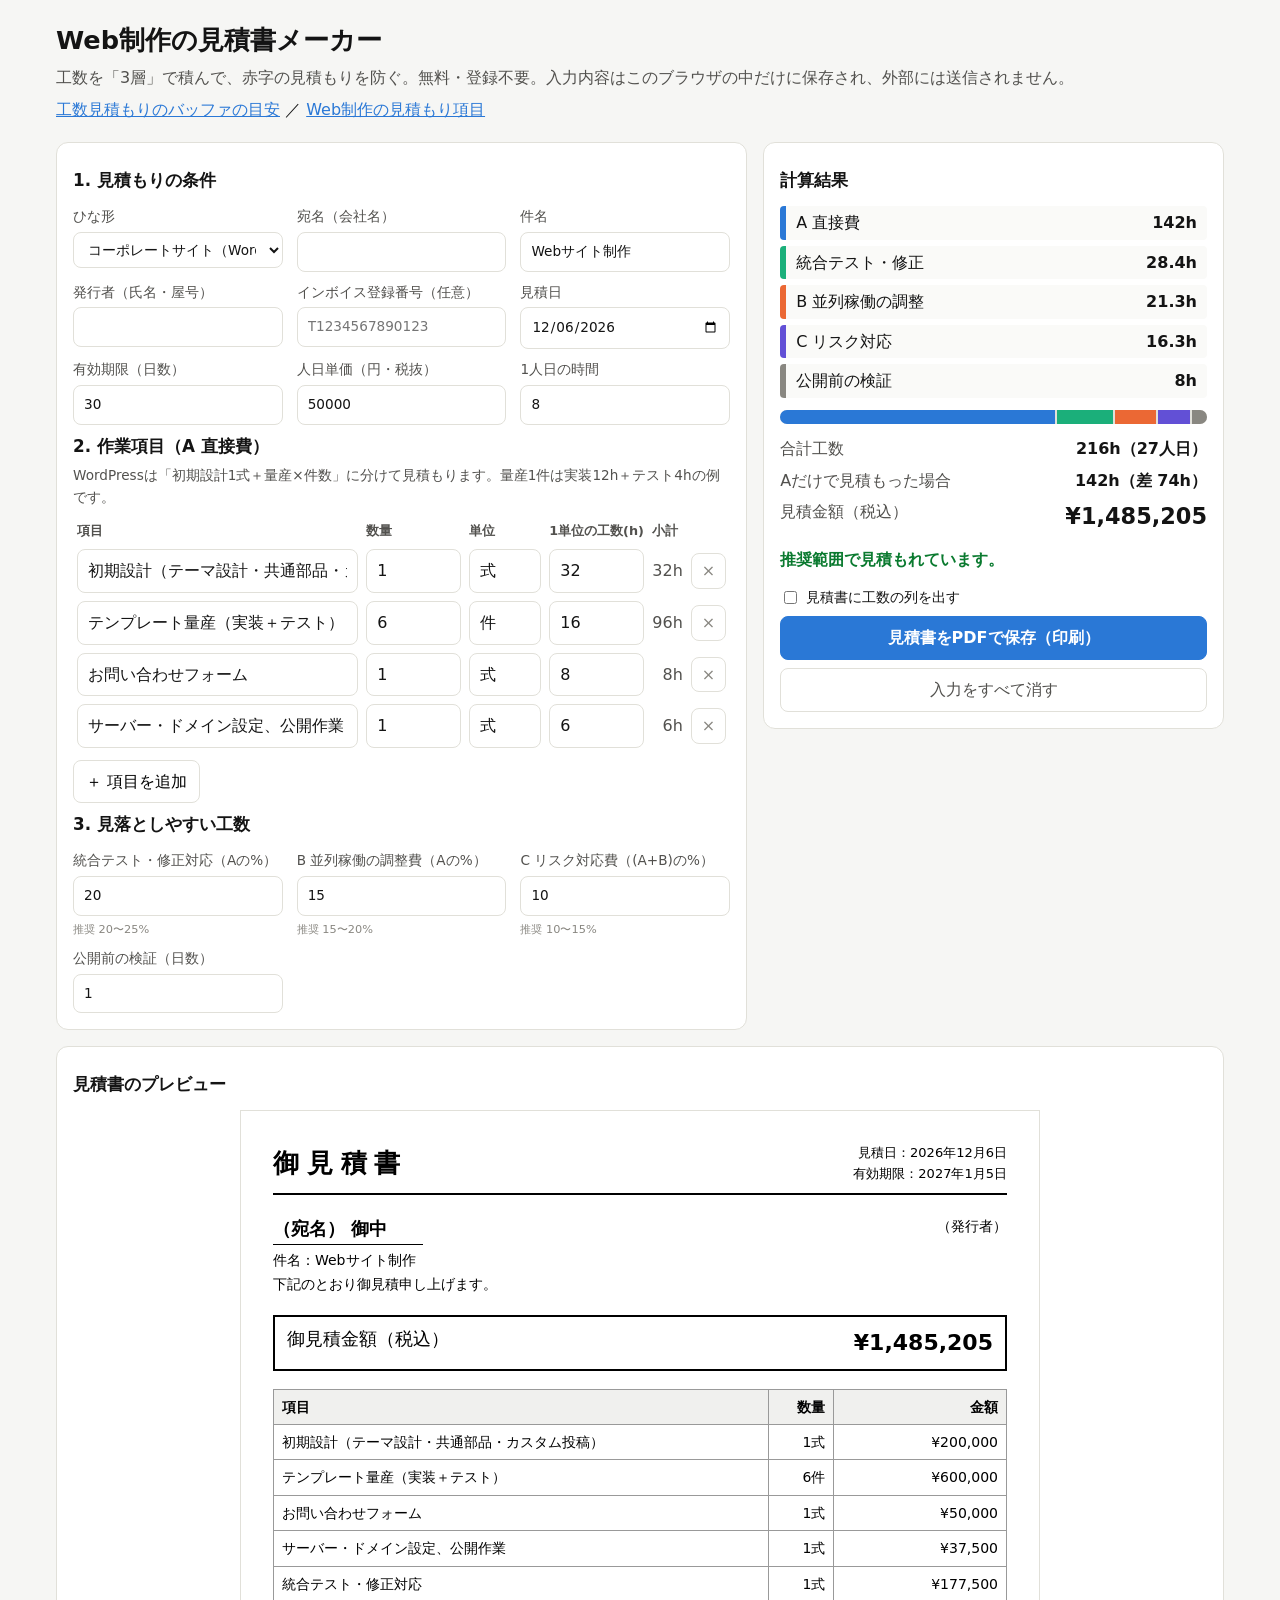
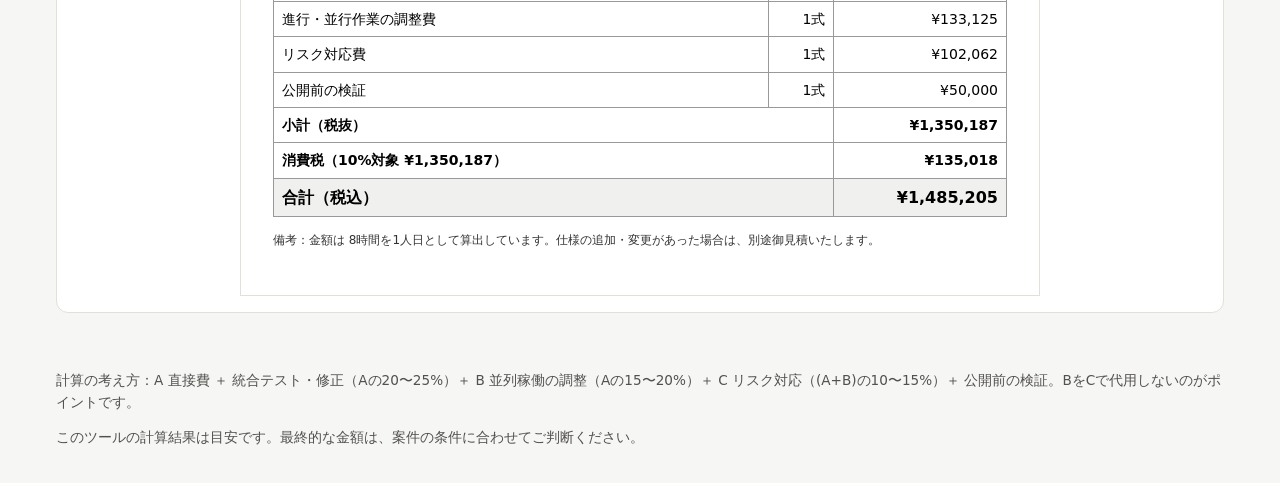
==== index.html @ 88c5df09 "MVP: Web制作の見積書メーカー（3層の工数計算・見積書PDF・ブラウザ内保存・解説2本・公開前チェック） Co-Authored-By: Claude Opus 5.5 <noreply@ant" ====
<!doctype html>
<html lang="ja">
<head>
<meta charset="utf-8">
<meta name="viewport" content="width=device-width, initial-scale=1">
<title>Web制作の見積書メーカー｜工数を3層で積んで赤字を防ぐ（無料・登録不要）</title>
<meta name="description" content="Web制作の見積書を、登録不要・無料でブラウザだけで作成。直接費に「統合テスト・修正」「並列稼働の調整」「リスク対応」を自動で積み上げ、見積もりの抜けと赤字を防ぎます。入力内容は外部に送信されません。">
<link rel="stylesheet" href="css/style.css">
</head>
<body>
<header class="site">
  <h1>Web制作の見積書メーカー</h1>
  <p>工数を「3層」で積んで、赤字の見積もりを防ぐ。無料・登録不要。入力内容はこのブラウザの中だけに保存され、外部には送信されません。</p>
  <nav><a href="guide/buffer.html">工数見積もりのバッファの目安</a> ／ <a href="guide/items.html">Web制作の見積もり項目</a></nav>
</header>

<main class="app">
  <section class="panel inputs" aria-labelledby="h-input">
    <h2 id="h-input">1. 見積もりの条件</h2>
    <div class="grid">
      <label>ひな形<select id="f-preset"></select></label>
      <label>宛名（会社名）<input id="f-client" autocomplete="organization"></label>
      <label>件名<input id="f-subject"></label>
      <label>発行者（氏名・屋号）<input id="f-issuer"></label>
      <label>インボイス登録番号（任意）<input id="f-invoiceNo" placeholder="T1234567890123"></label>
      <label>見積日<input id="f-date" type="date"></label>
      <label>有効期限（日数）<input id="f-validDays" type="number" min="1"></label>
      <label>人日単価（円・税抜）<input id="f-dayRate" type="number" min="0" step="1000"></label>
      <label>1人日の時間<input id="f-hoursPerDay" type="number" min="1" step="0.5"></label>
    </div>

    <h2>2. 作業項目（A 直接費）</h2>
    <p class="note" id="preset-note"></p>
    <div class="table-wrap">
      <table id="items">
        <thead><tr><th>項目</th><th>数量</th><th>単位</th><th>1単位の工数(h)</th><th>小計</th><th></th></tr></thead>
        <tbody></tbody>
      </table>
    </div>
    <button type="button" id="add-item">＋ 項目を追加</button>

    <h2>3. 見落としやすい工数</h2>
    <div class="grid">
      <label>統合テスト・修正対応（Aの%）<input id="f-sepRate" type="number" min="0" step="1"><small id="hint-sepRate"></small></label>
      <label>B 並列稼働の調整費（Aの%）<input id="f-parRate" type="number" min="0" step="1"><small id="hint-parRate"></small></label>
      <label>C リスク対応費（(A+B)の%）<input id="f-bufRate" type="number" min="0" step="1"><small id="hint-bufRate"></small></label>
      <label>公開前の検証（日数）<input id="f-preDays" type="number" min="0" step="0.5"></label>
    </div>
  </section>

  <section class="panel result" aria-labelledby="h-result">
    <h2 id="h-result">計算結果</h2>
    <div id="sum"></div>
    <div id="warn" class="warn" aria-live="polite"></div>
    <div class="actions">
      <label class="check"><input type="checkbox" id="f-showHours"> 見積書に工数の列を出す</label>
      <button type="button" id="print" class="primary">見積書をPDFで保存（印刷）</button>
      <button type="button" id="reset" class="ghost">入力をすべて消す</button>
    </div>
  </section>

  <section class="panel preview" aria-label="見積書のプレビュー">
    <h2>見積書のプレビュー</h2>
    <article id="sheet" class="sheet"></article>
  </section>
</main>

<footer class="site">
  <p>計算の考え方：A 直接費 ＋ 統合テスト・修正（Aの20〜25%）＋ B 並列稼働の調整（Aの15〜20%）＋ C リスク対応（(A+B)の10〜15%）＋ 公開前の検証。BをCで代用しないのがポイントです。</p>
  <p>このツールの計算結果は目安です。最終的な金額は、案件の条件に合わせてご判断ください。</p>
</footer>
<script type="module" src="js/app.js"></script>
</body>
</html>
---- css/style.css ----
:root {
  --bg: #f6f6f4; --surface: #fff; --ink: #141414; --t2: #52514e; --mu: #898781; --line: #e1e0d9;
  --accent: #2a78d6; --warn-bg: #fff6e0; --warn: #8a5a00; --ok: #0a7a2f;
  --a: #2a78d6; --sep: #1baf7a; --b: #eb6834; --c: #6250d6; --pre: #898781;
  font-family: system-ui, -apple-system, "Hiragino Sans", "Noto Sans JP", "Yu Gothic UI", sans-serif;
}
* { box-sizing: border-box; }
body { margin: 0; background: var(--bg); color: var(--ink); line-height: 1.6; }
a { color: var(--accent); }
header.site, footer.site { max-width: 1200px; margin: 0 auto; padding: 20px 16px; }
header.site h1 { margin: 0 0 4px; font-size: 1.6rem; }
header.site p { margin: 0 0 6px; color: var(--t2); }
footer.site { color: var(--t2); font-size: .85rem; }
.app { max-width: 1200px; margin: 0 auto; padding: 0 16px 24px; display: grid; gap: 16px;
  grid-template-columns: minmax(0, 1.5fr) minmax(0, 1fr); grid-template-areas: "in res" "pv pv"; }
.inputs { grid-area: in; } .result { grid-area: res; align-self: start; position: sticky; top: 12px; } .preview { grid-area: pv; }
.panel { background: var(--surface); border: 1px solid var(--line); border-radius: 12px; padding: 16px; min-width: 0; }
.panel h2 { font-size: 1.05rem; margin: 8px 0 12px; }
.grid { display: grid; grid-template-columns: repeat(auto-fill, minmax(200px, 1fr)); gap: 10px 14px; }
label { display: flex; flex-direction: column; font-size: .85rem; color: var(--t2); gap: 4px; }
label small { color: var(--mu); }
input, select, button { font: inherit; }
input, select { border: 1px solid var(--line); border-radius: 8px; padding: 8px 10px; background: #fff; color: var(--ink); min-width: 0; width: 100%; }
input:focus, select:focus { outline: 2px solid var(--accent); outline-offset: 1px; }
.note { color: var(--t2); font-size: .85rem; margin: -6px 0 8px; }
.table-wrap { overflow-x: auto; }
#items { width: 100%; border-collapse: collapse; min-width: 560px; }
#items th { font-size: .8rem; color: var(--t2); text-align: left; font-weight: 600; padding: 4px; }
#items td { padding: 4px; }
#items td:nth-child(1) { width: 44%; } #items input.unit { width: 4.5em; }
#items td.num { text-align: right; white-space: nowrap; color: var(--t2); }
button { border: 1px solid var(--line); background: #fff; border-radius: 8px; padding: 8px 12px; cursor: pointer; }
button.icon { padding: 4px 10px; color: var(--mu); }
button.primary { background: var(--accent); color: #fff; border-color: var(--accent); font-weight: 700; }
button.ghost { color: var(--t2); }
#add-item { margin-top: 8px; }
.layers { display: grid; gap: 6px; }
.layer { display: flex; justify-content: space-between; align-items: center; border-left: 6px solid; padding: 4px 10px; background: #fafaf8; border-radius: 4px; }
.layer.a { border-color: var(--a); } .layer.sep { border-color: var(--sep); } .layer.b { border-color: var(--b); } .layer.c { border-color: var(--c); } .layer.pre { border-color: var(--pre); }
.bar { display: flex; height: 14px; border-radius: 7px; overflow: hidden; margin: 12px 0; background: var(--line); gap: 2px; }
.bar i { display: block; } .bar .a { background: var(--a); } .bar .sep { background: var(--sep); } .bar .b { background: var(--b); } .bar .c { background: var(--c); } .bar .pre { background: var(--pre); }
.totals { margin: 0; display: grid; gap: 6px; }
.totals div { display: flex; justify-content: space-between; gap: 8px; flex-wrap: wrap; }
.totals dt { color: var(--t2); } .totals dd { margin: 0; font-weight: 700; }
.totals .big { font-size: 1.4rem; }
.warn ul { margin: 12px 0 0; padding: 10px 12px 10px 28px; background: var(--warn-bg); color: var(--warn); border-radius: 8px; font-size: .88rem; }
.warn .ok { color: var(--ok); font-weight: 600; margin: 12px 0 0; }
.actions { display: flex; flex-direction: column; gap: 8px; margin-top: 14px; }
.check { flex-direction: row; align-items: center; gap: 6px; color: var(--ink); }
.check input { width: auto; }

/* 見積書 */
.sheet { background: #fff; color: #000; border: 1px solid var(--line); padding: 32px; max-width: 800px; margin: 0 auto; font-size: 14px; }
.sheet-head { display: flex; justify-content: space-between; align-items: flex-start; gap: 12px; border-bottom: 2px solid #000; padding-bottom: 8px; }
.sheet-head h2 { margin: 0; font-size: 26px; letter-spacing: .3em; }
.sheet .meta { text-align: right; font-size: 13px; }
.parties { display: flex; justify-content: space-between; gap: 16px; margin: 18px 0; flex-wrap: wrap; }
.parties p { margin: 2px 0; }
.parties .to { font-size: 18px; font-weight: 700; border-bottom: 1px solid #000; display: inline-block; padding-right: 2em; }
.parties .issuer { text-align: right; }
.grand { font-size: 18px; border: 2px solid #000; padding: 8px 12px; display: flex; justify-content: space-between; gap: 12px; flex-wrap: wrap; }
.grand b { font-size: 22px; }
.lines { width: 100%; border-collapse: collapse; margin-top: 14px; }
.lines th, .lines td { border: 1px solid #999; padding: 6px 8px; }
.lines th { background: #f0f0ee; font-weight: 600; text-align: left; }
.lines .num { text-align: right; white-space: nowrap; }
.lines tfoot td { font-weight: 600; } .lines tfoot .total td { font-size: 16px; background: #f0f0ee; }
.remarks { font-size: 12px; color: #333; margin-top: 14px; }

@media (max-width: 860px) {
  .app { grid-template-columns: minmax(0, 1fr); grid-template-areas: "in" "res" "pv"; }
  .result { position: static; }
  .sheet { padding: 16px; font-size: 12px; }
  .sheet-head h2 { font-size: 20px; }
}

@media print {
  @page { size: A4; margin: 14mm; }
  body { background: #fff; }
  header.site, footer.site, .inputs, .result, .preview > h2 { display: none !important; }
  .app { display: block; padding: 0; max-width: none; }
  .panel.preview { border: 0; padding: 0; }
  .sheet { border: 0; padding: 0; max-width: none; font-size: 12pt; }
}

/* 解説ページ */
.article { max-width: 760px; margin: 0 auto 32px; padding: 24px 16px; background: var(--surface); border: 1px solid var(--line); border-radius: 12px; }
.article h1 { font-size: 1.5rem; line-height: 1.4; margin-top: 0; }
.article h2 { font-size: 1.15rem; margin-top: 28px; }
.article table { border-collapse: collapse; width: 100%; margin: 12px 0; font-size: .92rem; }
.article th, .article td { border: 1px solid var(--line); padding: 6px 8px; text-align: left; }
.article th { background: #f6f6f4; }
.article .cta { display: block; text-align: center; background: var(--accent); color: #fff; padding: 12px; border-radius: 10px; font-weight: 700; text-decoration: none; margin: 24px 0 8px; }
.article .lead { color: var(--t2); }
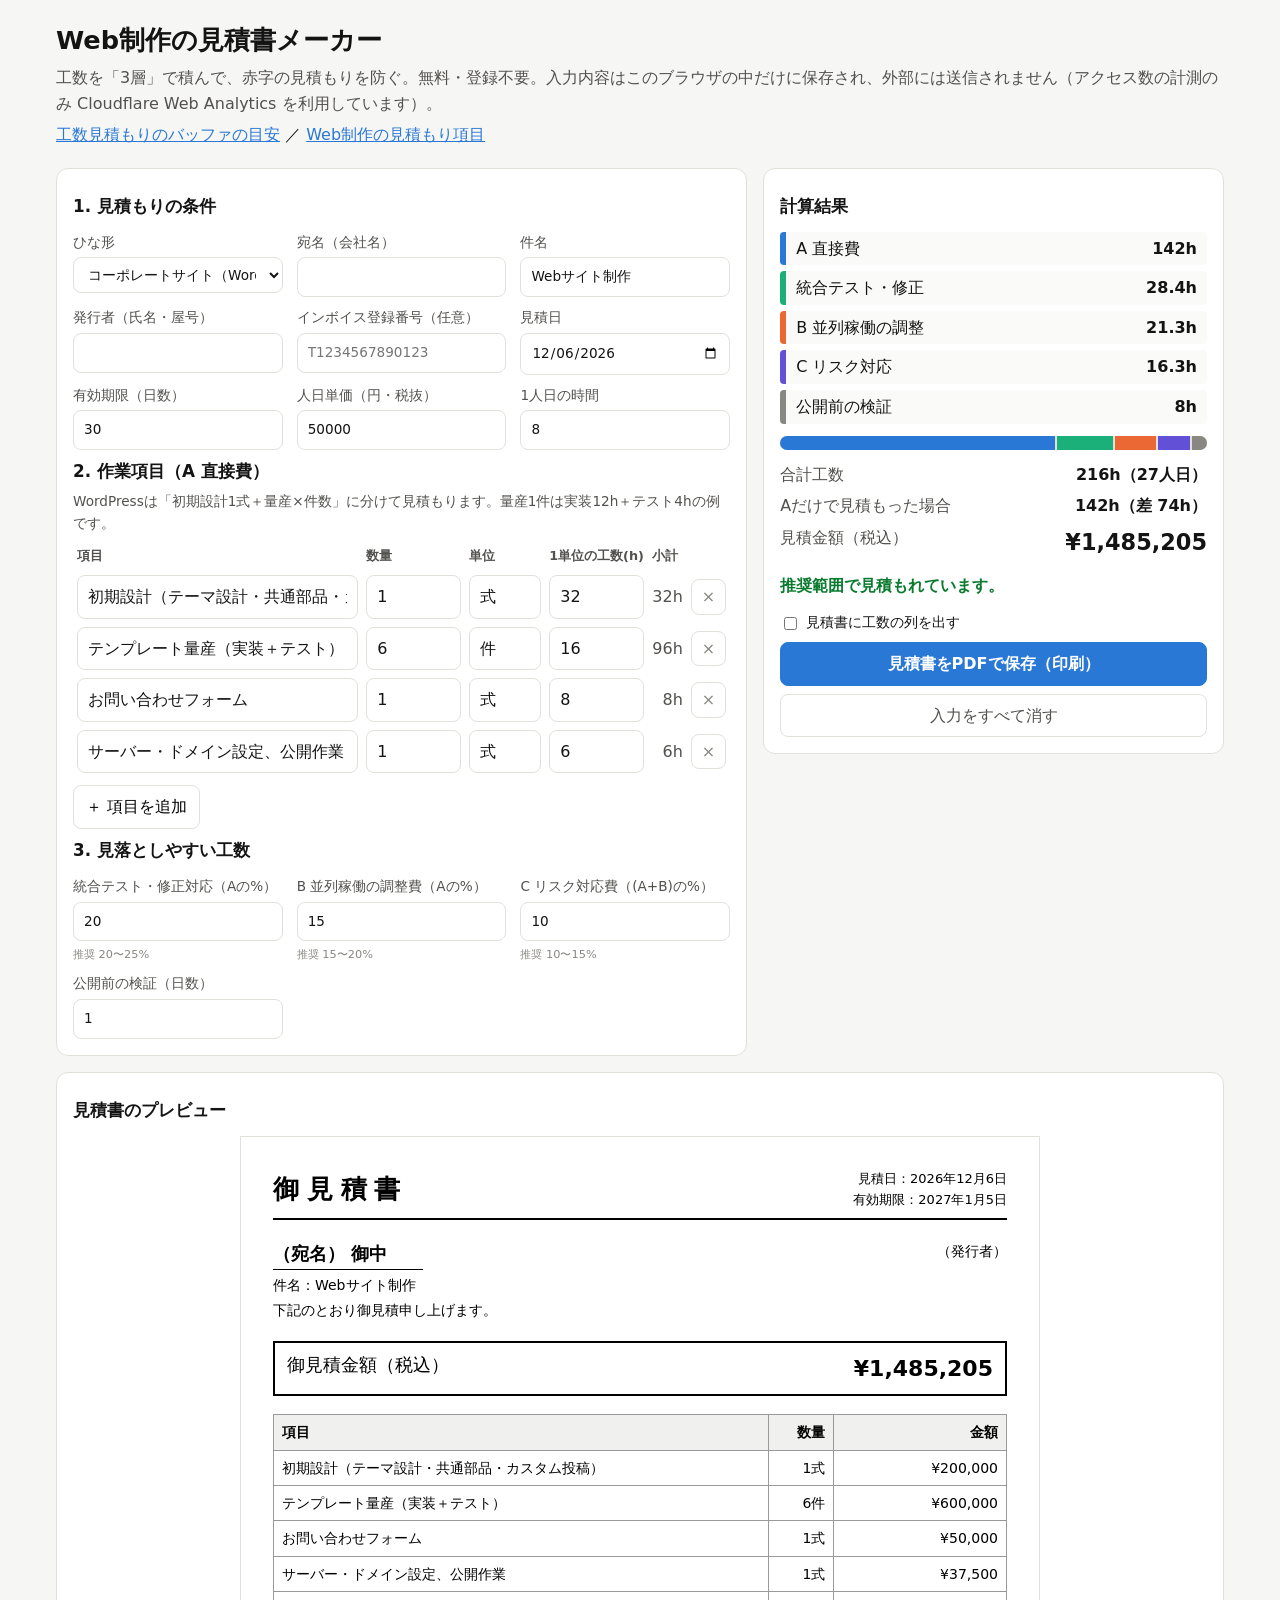
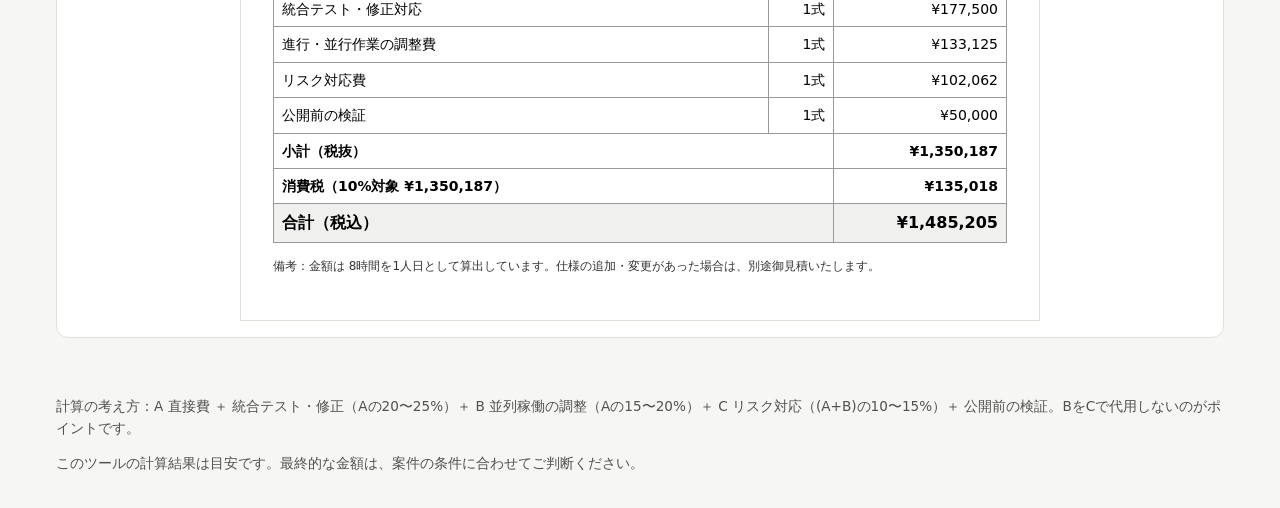
==== commit 5d9a57fd: "公開: estimate.k-web-lab.com（Cloudflare Pages直接アップロード）、deploy.sh、サイトマップ・canonical、解説ページのリンク修正、CSPでClou" ====
--- a/index.html
+++ b/index.html
@@ -5,13 +5,14 @@
 <meta name="viewport" content="width=device-width, initial-scale=1">
 <title>Web制作の見積書メーカー｜工数を3層で積んで赤字を防ぐ（無料・登録不要）</title>
 <meta name="description" content="Web制作の見積書を、登録不要・無料でブラウザだけで作成。直接費に「統合テスト・修正」「並列稼働の調整」「リスク対応」を自動で積み上げ、見積もりの抜けと赤字を防ぎます。入力内容は外部に送信されません。">
+<link rel="canonical" href="https://estimate.k-web-lab.com/">
 <link rel="stylesheet" href="css/style.css">
 </head>
 <body>
 <header class="site">
   <h1>Web制作の見積書メーカー</h1>
-  <p>工数を「3層」で積んで、赤字の見積もりを防ぐ。無料・登録不要。入力内容はこのブラウザの中だけに保存され、外部には送信されません。</p>
-  <nav><a href="guide/buffer.html">工数見積もりのバッファの目安</a> ／ <a href="guide/items.html">Web制作の見積もり項目</a></nav>
+  <p>工数を「3層」で積んで、赤字の見積もりを防ぐ。無料・登録不要。入力内容はこのブラウザの中だけに保存され、外部には送信されません（アクセス数の計測のみ Cloudflare Web Analytics を利用しています）。</p>
+  <nav><a href="guide/buffer">工数見積もりのバッファの目安</a> ／ <a href="guide/items">Web制作の見積もり項目</a></nav>
 </header>
 
 <main class="app">
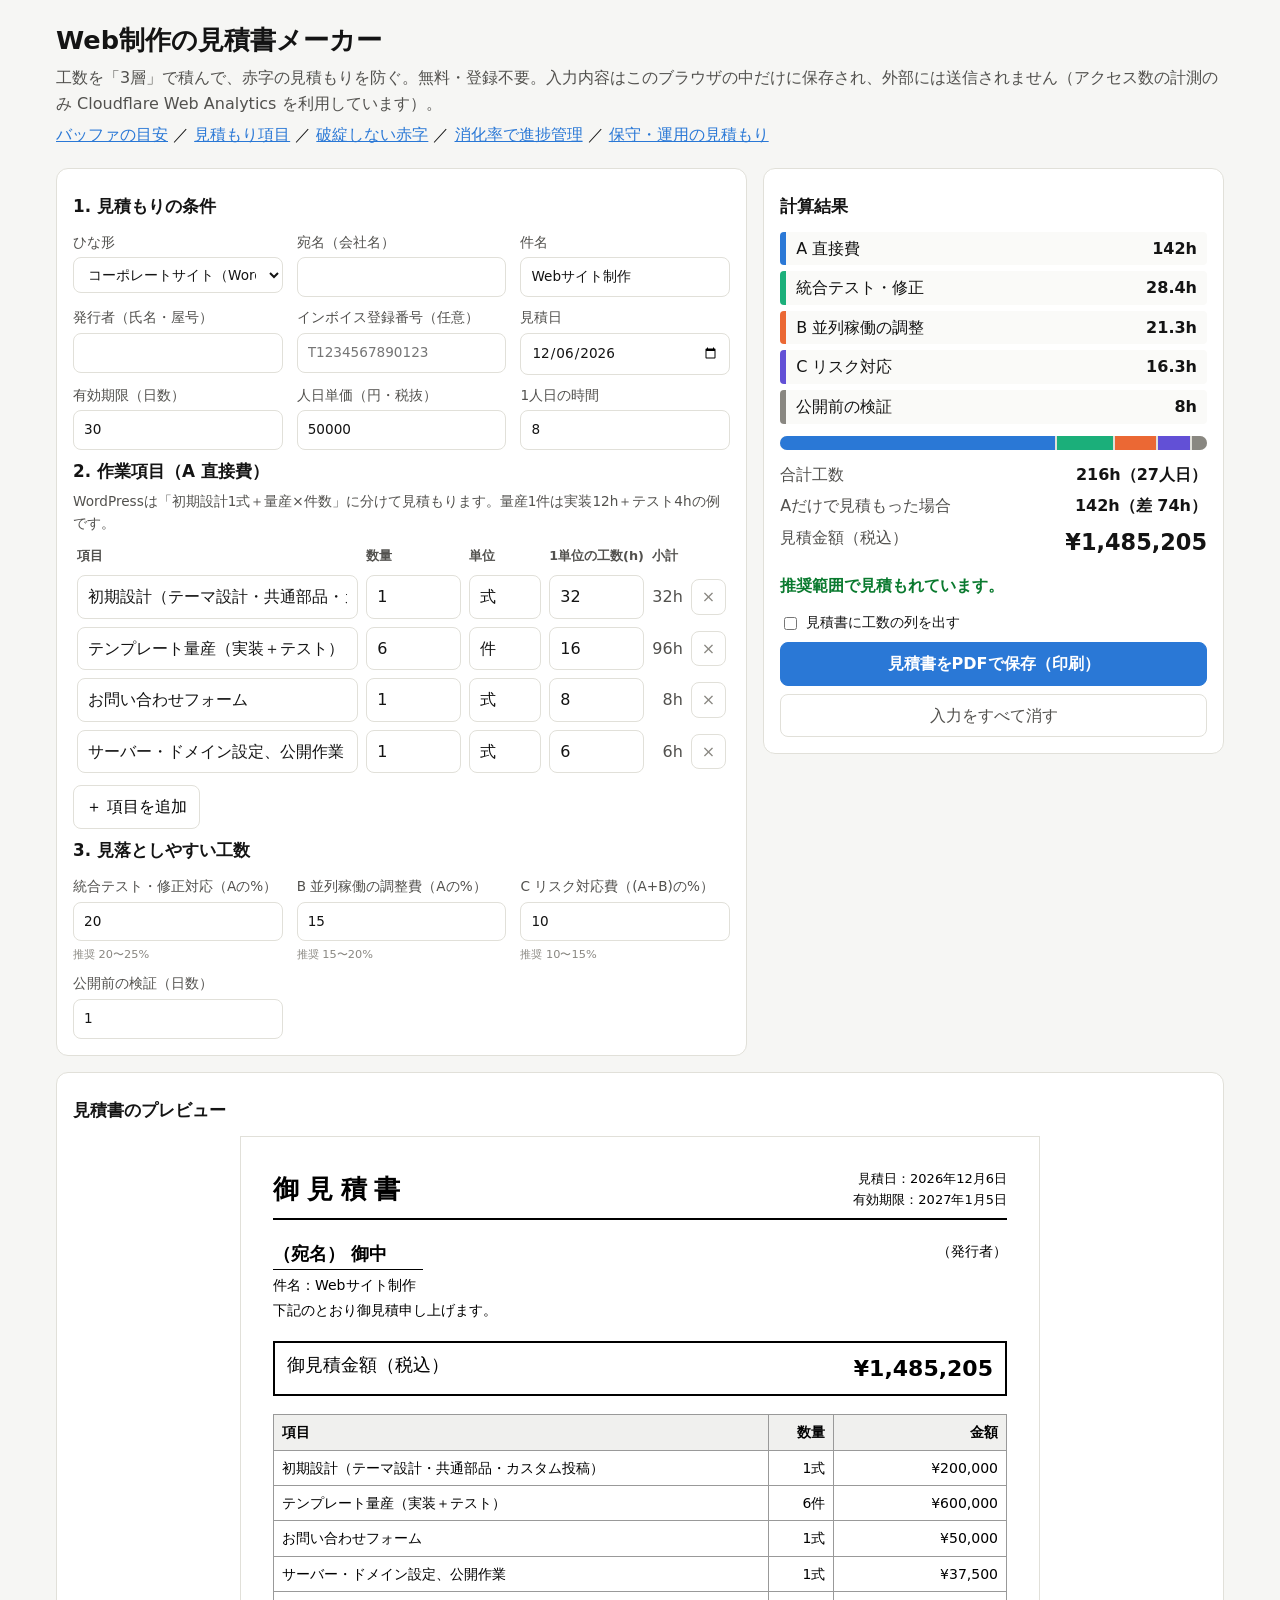
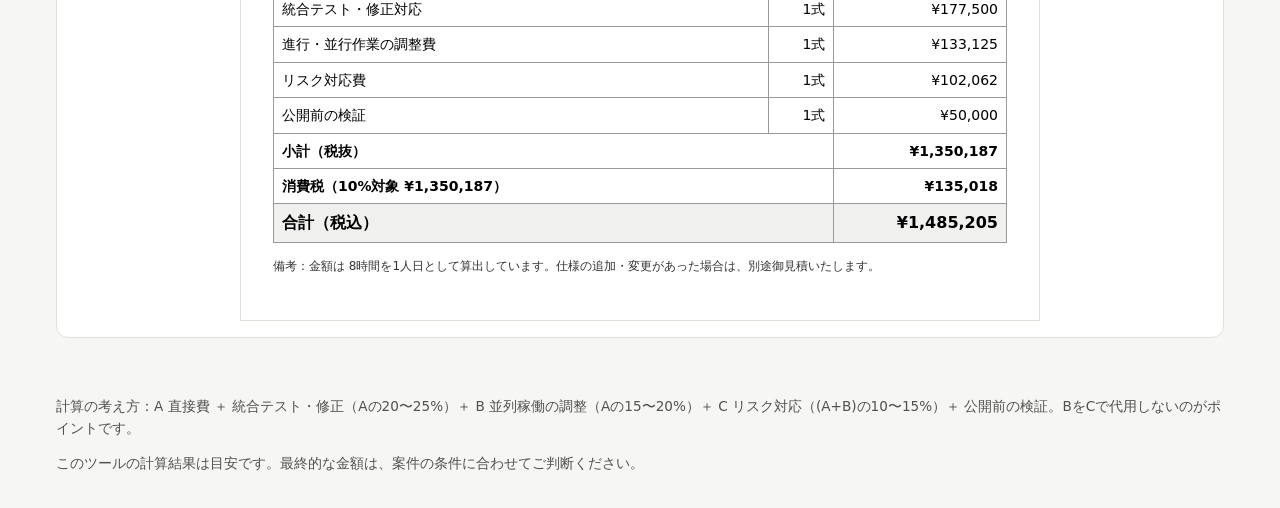
==== commit f475f21a: "解説ページを3本追加（破綻しない赤字・消化率で進捗管理・保守運用の見積もり）、ナビ・サイトマップ・チェック対象を更新 Co-Authored-By: Claude Opus 5.5 <noreply@" ====
--- a/index.html
+++ b/index.html
@@ -12,7 +12,7 @@
 <header class="site">
   <h1>Web制作の見積書メーカー</h1>
   <p>工数を「3層」で積んで、赤字の見積もりを防ぐ。無料・登録不要。入力内容はこのブラウザの中だけに保存され、外部には送信されません（アクセス数の計測のみ Cloudflare Web Analytics を利用しています）。</p>
-  <nav><a href="guide/buffer">工数見積もりのバッファの目安</a> ／ <a href="guide/items">Web制作の見積もり項目</a></nav>
+  <nav><a href="guide/buffer">バッファの目安</a> ／ <a href="guide/items">見積もり項目</a> ／ <a href="guide/silent-deficit">破綻しない赤字</a> ／ <a href="guide/progress">消化率で進捗管理</a> ／ <a href="guide/maintenance">保守・運用の見積もり</a></nav>
 </header>
 
 <main class="app">
